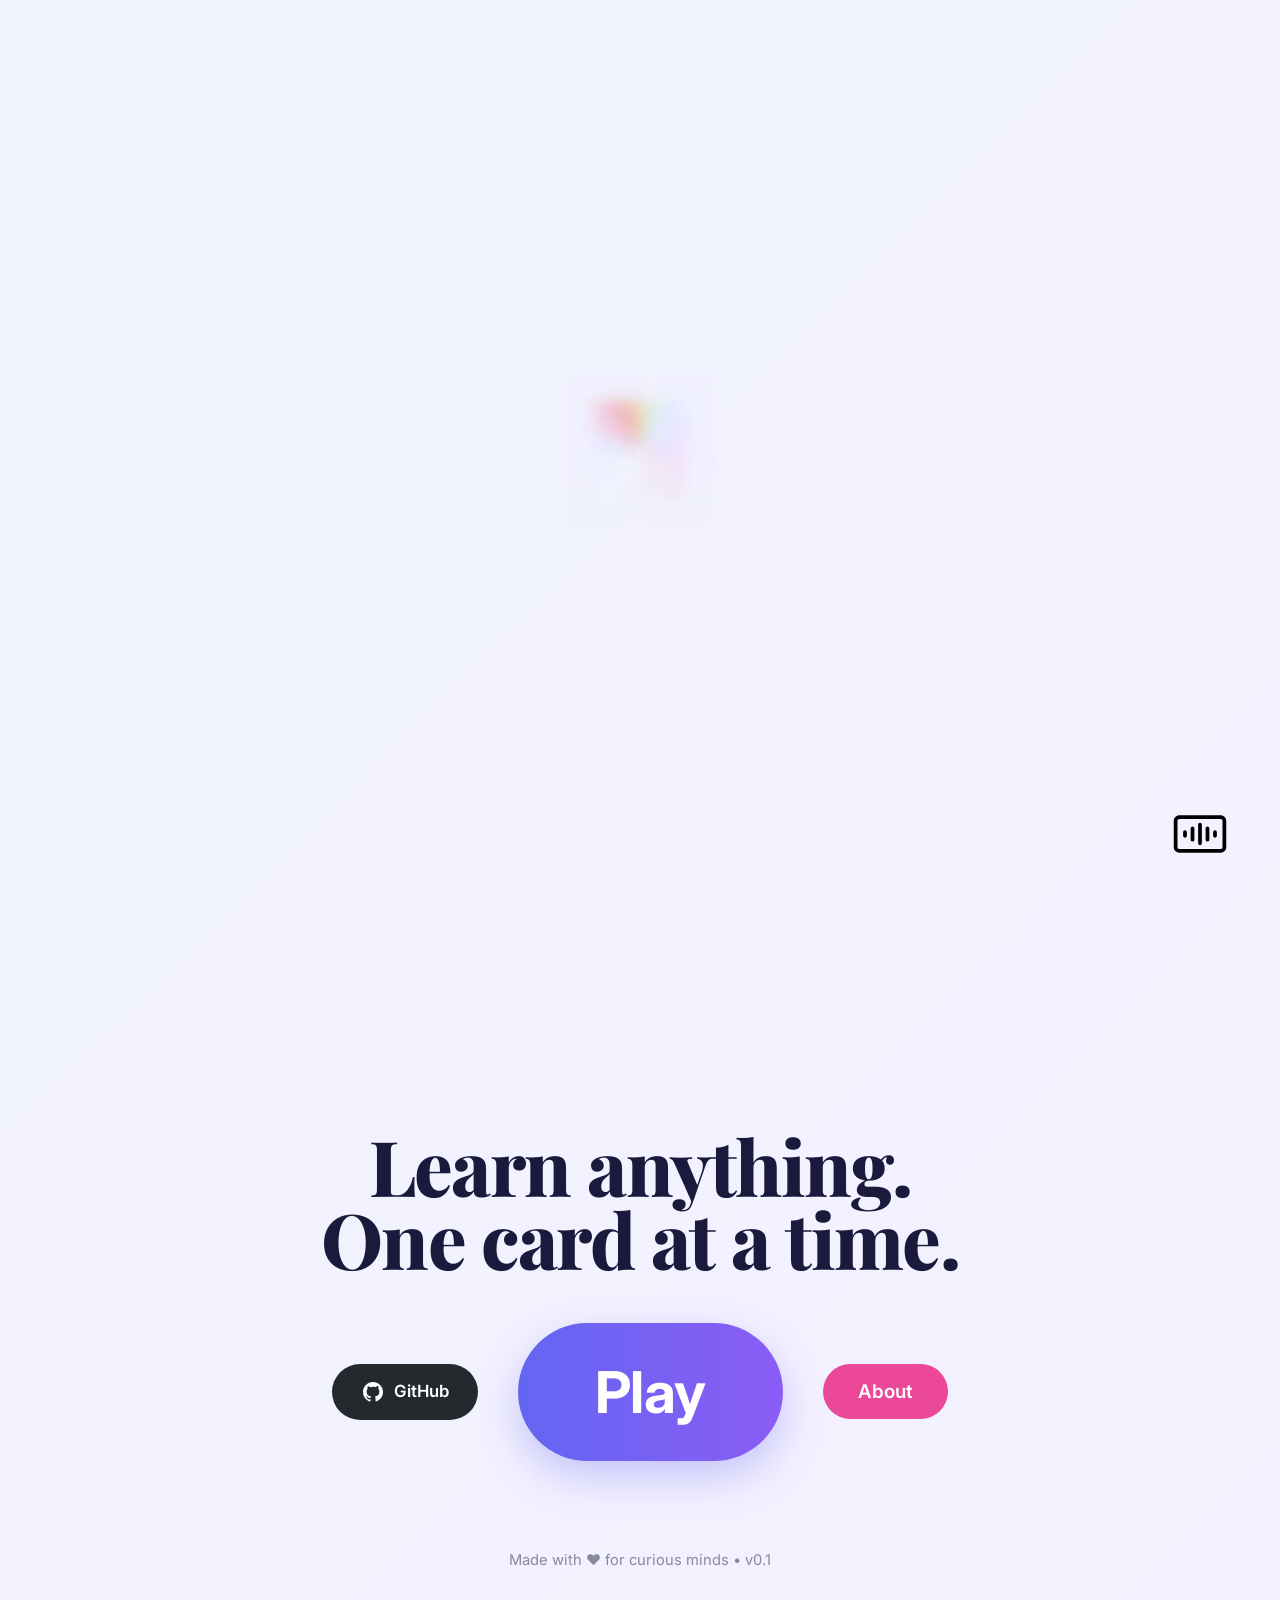
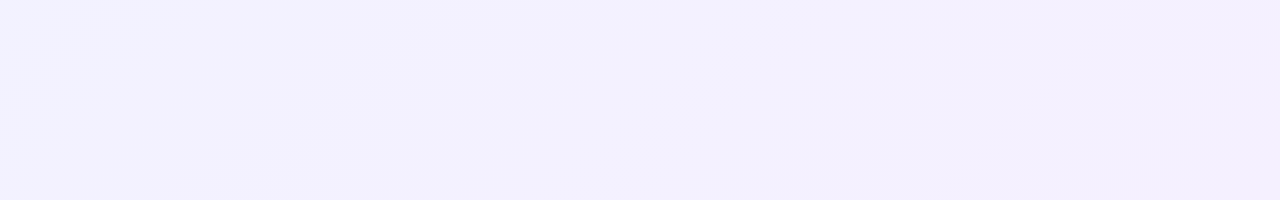
==== index.html @ 14508bba "Initial kernel structure created, loading buffers on startup bootstrap, loading page created, Audio," ====
<!DOCTYPE html>
<html lang="en">
<head>
  <meta charset="UTF-8" />
  <meta name="viewport" content="width=device-width, initial-scale=1.0"/>
  <title>Flashcards • Learn Fast & Fun</title>
  
  <link rel="preconnect" href="https://fonts.googleapis.com">
  <link rel="preconnect" href="https://fonts.gstatic.com" crossorigin>
  <link rel="stylesheet" href="/app/styles/common.css">
  <link href="https://fonts.googleapis.com/css2?family=Inter:wght@300;400;500;600;700&family=Playfair+Display:wght@700;800&display=swap" rel="stylesheet">
  <link rel="stylesheet" href="app/styles/initial-page/initial-page.css">
  <link rel="stylesheet" href="app/styles/loading-page/loading-page.css">
</head>
<body>

  <main class="hero">
    <div class="content">
      <!-- LOADING -->
      <div style="display: none;" id="global-loading-page" class="loading-page">
        <img src="/app/assets/gifs/loading.webp">
      </div>

      <!--INITIAL PAGE--->
      <div class="initial-page">
        <h1 class="headline">Learn anything.<br>One card at a time.</h1>
        
        <div class="button-group">
          
          <a href="https://github.com/rio-exe/anamnesis"
            target="_blank"
            rel="noopener noreferrer"
            class="btn btn-github"
            aria-label="View source code on GitHub">
            <svg viewBox="0 0 24 24" class="github-icon" aria-hidden="true">
              <path d="M12 2C6.48 2 2 6.48 2 12c0 4.42 2.87 8.17 6.84 9.49.5.09.68-.22.68-.48v-1.69c-2.78.61-3.37-1.34-3.37-1.34-.46-1.16-1.12-1.47-1.12-1.47-.91-.62.07-.61.07-.61 1.01.07 1.54 1.03 1.54 1.03.9 1.52 2.34 1.08 2.91.83.09-.65.35-1.09.64-1.34-2.22-.25-4.56-1.11-4.56-4.94 0-1.09.39-1.98 1.03-2.68-.1-.25-.45-1.27.1-2.65 0 0 .84-.27 2.75 1.03A9.56 9.56 0 0112 6.8c.85.004 1.71.11 2.52.33 1.91-1.3 2.75-1.03 2.75-1.03.55 1.38.2 2.4.1 2.65.64.7 1.03 1.59 1.03 2.68 0 3.84-2.34 4.69-4.57 4.94.36.31.68.92.68 1.85v2.74c0 .26.18.57.69.49C19.13 20.17 22 16.42 22 12c0-5.52-4.48-10-10-10z"/>
            </svg>
            GitHub
          </a>
          
          <a href="./app/view/home.html" class="btn btn-play">
            Play
          </a>
          
          <button class="btn btn-about" aria-label="Show about information">
            About
          </button>
          
        </div>
        
        <p class="footer-note">
          Made with ❤️ for curious minds • v0.1
        </p>

        <div class="sound-icon" id="sound-icon-button">
          <img id="sound-icon-img" src="/app/assets/icons/muted-icon.svg">
        </div>
      </div>
    </div>
  </main>

  <script src="/app/scripts/script.js" type="module"></script>
  <script src="/app/scripts/page-helpers.js" type="module"></script>
</body>
</html>
---- app/styles/common.css ----
* {
  margin: 0;
  padding: 0;
  box-sizing: border-box;
}

body {
  overflow: hidden;
}

.hero {
  overflow: hidden;
}

.content {
  width: 100%;
}
---- app/styles/initial-page/initial-page.css ----
body {
  font-family: 'Inter', system-ui, -apple-system, sans-serif;
  background: linear-gradient(135deg, #f0f4ff 0%, #f5f0ff 100%);
}

.initial-page {
  display: flex;
  flex-direction: column;
  align-items: center;
  justify-content: center;
  color: #1a1a3d;
  text-align: center;
  line-height: 1.5;
  height: 100vh;
}

/*****************************
 *  TYPOGRAPHY
 *****************************/
.headline {
  font-family: 'Playfair Display', serif;
  font-size: clamp(2.4rem, 7vw, 4.8rem);
  font-weight: 800;
  line-height: 0.95;
  letter-spacing: -0.02em;
  margin-bottom: 3rem;
  color: #1a1a3d;
}

@media (max-width: 480px) {
  .headline {
    margin-bottom: 2.5rem;
  }
}

/*****************************
 *  BUTTON GROUP
 *****************************/
.button-group {
  display: flex;
  flex-wrap: wrap;
  justify-content: center;
  align-items: center;
  gap: 1.5rem 2.5rem;
  margin-bottom: 2.5rem;
}

.btn {
  font-family: 'Inter', sans-serif;
  font-weight: 600;
  font-size: 1.18rem;
  padding: 1rem 2.2rem;
  border-radius: 9999px;
  border: none;
  cursor: pointer;
  text-decoration: none;
  display: inline-flex;
  align-items: center;
  gap: 0.6rem;
  transition: all 0.28s cubic-bezier(0.16, 1, 0.3, 1);
  color: white;
}

/* GitHub button */
.btn-github {
  background: #24292e;
  padding: 0.95rem 1.8rem;
  font-size: 1.05rem;
}

.btn-github:hover {
  background: #1e2327;
  transform: translateY(-3px);
  box-shadow: 0 14px 30px rgba(36,41,46,0.18);
}

.github-icon {
  width: 1.5rem;
  height: 1.5rem;
  fill: currentColor;
}

/* Big Play button */
.btn-play {
  background: linear-gradient(90deg, #6366f1 0%, #8b5cf6 100%);
  font-size: clamp(2rem, 6vw, 3.6rem);
  font-weight: 700;
  padding: 1.6rem 4.8rem;
  letter-spacing: -0.01em;
  box-shadow: 0 16px 40px rgba(99, 102, 241, 0.32);
}

.btn-play:hover {
  transform: scale(1.08) translateY(-6px);
  box-shadow: 0 24px 56px rgba(99, 102, 241, 0.45);
}

/* About button */
.btn-about {
  background: #ec4899;
  padding: 1rem 2.2rem;
  font-size: 1.18rem;
}

.btn-about:hover {
  background: #db2777;
  transform: translateY(-3px);
  box-shadow: 0 14px 30px rgba(236, 72, 153, 0.25);
}

/*****************************
 *  FOOTER NOTE
 *****************************/
.footer-note {
  font-size: 0.92rem;
  color: #6b7280;
  margin-top: 3rem;
  opacity: 0.8;
}

/*****************************
 *  ABOUT MODAL
 *****************************/
.modal {
  position: fixed;
  inset: 0;
  background: rgba(0,0,0,0.55);
  backdrop-filter: blur(8px);
  display: grid;
  place-items: center;
  z-index: 1000;
}

.modal[hidden] {
  display: none;
}

.modal-content {
  background: white;
  max-width: 420px;
  margin: 1.5rem;
  padding: 2.2rem;
  border-radius: 1.6rem;
  box-shadow: 0 20px 60px rgba(0,0,0,0.22);
  position: relative;
  color: #1f2937;
}

.modal-close {
  position: absolute;
  top: 1.1rem;
  right: 1.3rem;
  width: 2.4rem;
  height: 2.4rem;
  border: none;
  background: #f3f4f6;
  border-radius: 50%;
  font-size: 1.6rem;
  line-height: 1;
  cursor: pointer;
  color: #6b7280;
  transition: all 0.2s;
}

.modal-close:hover {
  background: #e5e7eb;
  color: #374151;
}

.modal h2 {
  font-family: 'Playfair Display', serif;
  font-size: 2.1rem;
  margin-bottom: 1.3rem;
  color: #1e293b;
}

.modal p {
  margin-bottom: 1.1rem;
  font-size: 1.07rem;
  color: #4b5563;
}

.modal p.small {
  font-size: 0.94rem;
  margin-top: 1.8rem;
  color: #6b7280;
}

.sound-icon {
  position: fixed;
  right: 50px;
  bottom: 30px;
  cursor: pointer;
  transition: all 0.2s;
}

.sound-icon:hover {
  transform: scale(1.2);
}

.sound-icon > img {
  width: 60px;
  height: 60px;
}

/* Responsive adjustments */
@media (max-width: 640px) {
  .button-group {
    flex-direction: column;
    gap: 1.8rem;
  }
  
  .btn-play {
    padding: 1.4rem 5rem;
  }
}
---- app/styles/loading-page/loading-page.css ----
.loading-page {
    position: relative;
    width: 100%;
    height: 100vh;
    display: flex;
    justify-content: center;
    align-items: center;
    mix-blend-mode: multiply;
    z-index: 999;
}
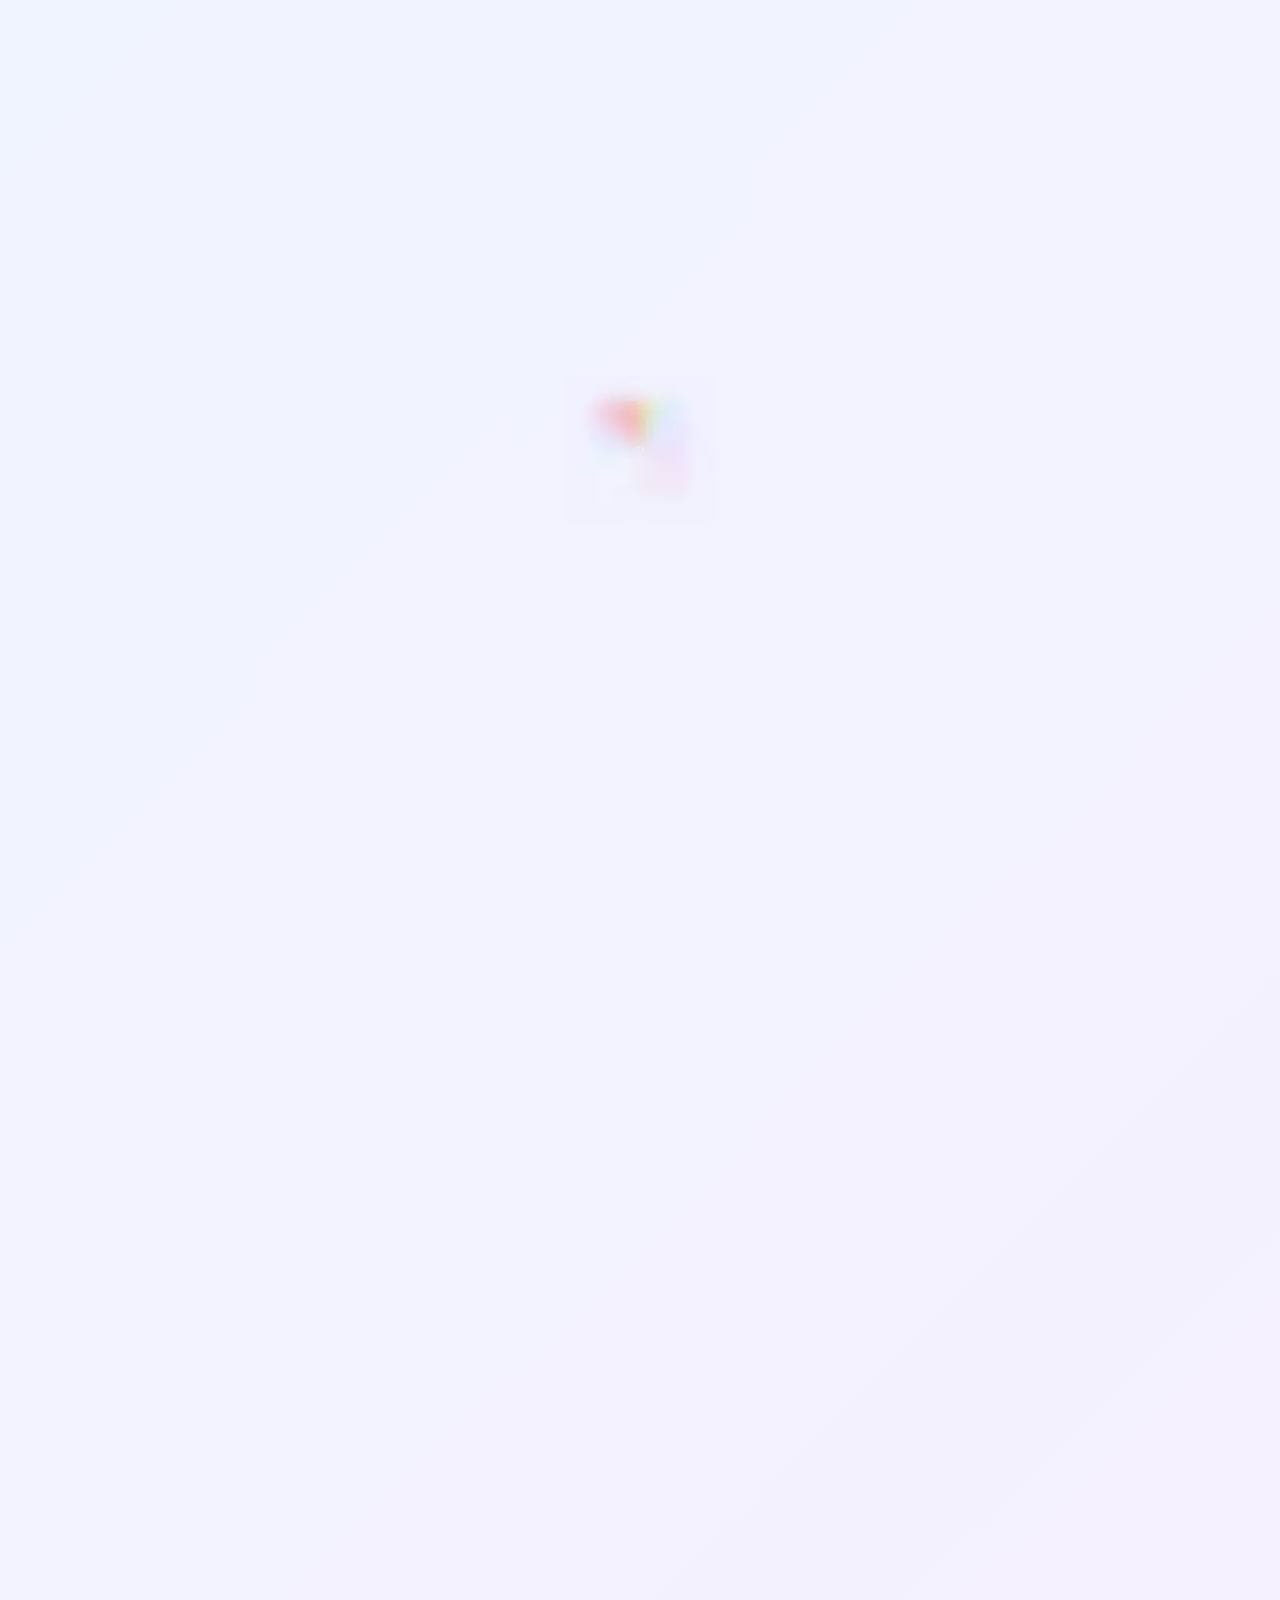
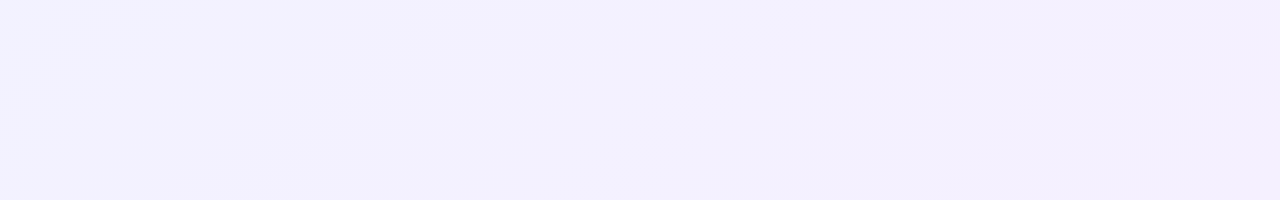
==== commit e072c6e9: "New modules and useful pages created." ====
--- a/index.html
+++ b/index.html
@@ -4,7 +4,7 @@
   <meta charset="UTF-8" />
   <meta name="viewport" content="width=device-width, initial-scale=1.0"/>
   <title>Flashcards • Learn Fast & Fun</title>
-  
+  <link rel="icon" type="image/png" href="/app/assets/icons/cards.png">
   <link rel="preconnect" href="https://fonts.googleapis.com">
   <link rel="preconnect" href="https://fonts.gstatic.com" crossorigin>
   <link rel="stylesheet" href="/app/styles/common.css">
@@ -22,7 +22,7 @@
       </div>
 
       <!--INITIAL PAGE--->
-      <div class="initial-page">
+      <div class="initial-page" id="initial-page">
         <h1 class="headline">Learn anything.<br>One card at a time.</h1>
         
         <div class="button-group">
--- a/app/styles/initial-page/initial-page.css
+++ b/app/styles/initial-page/initial-page.css
@@ -203,6 +203,27 @@
   height: 60px;
 }
 
+.initial-page {
+  opacity: 0;
+  transform: translateY(30px);
+}
+
+.initial-page.active {
+  animation: fadeUp 1s forwards;
+}
+
+@keyframes fadeUp {
+  from {
+    opacity: 0;
+    transform: scale(0.9);
+  }
+  to {
+    opacity: 1;
+    transform: scale(1.0);
+  }
+}
+
+
 /* Responsive adjustments */
 @media (max-width: 640px) {
   .button-group {
